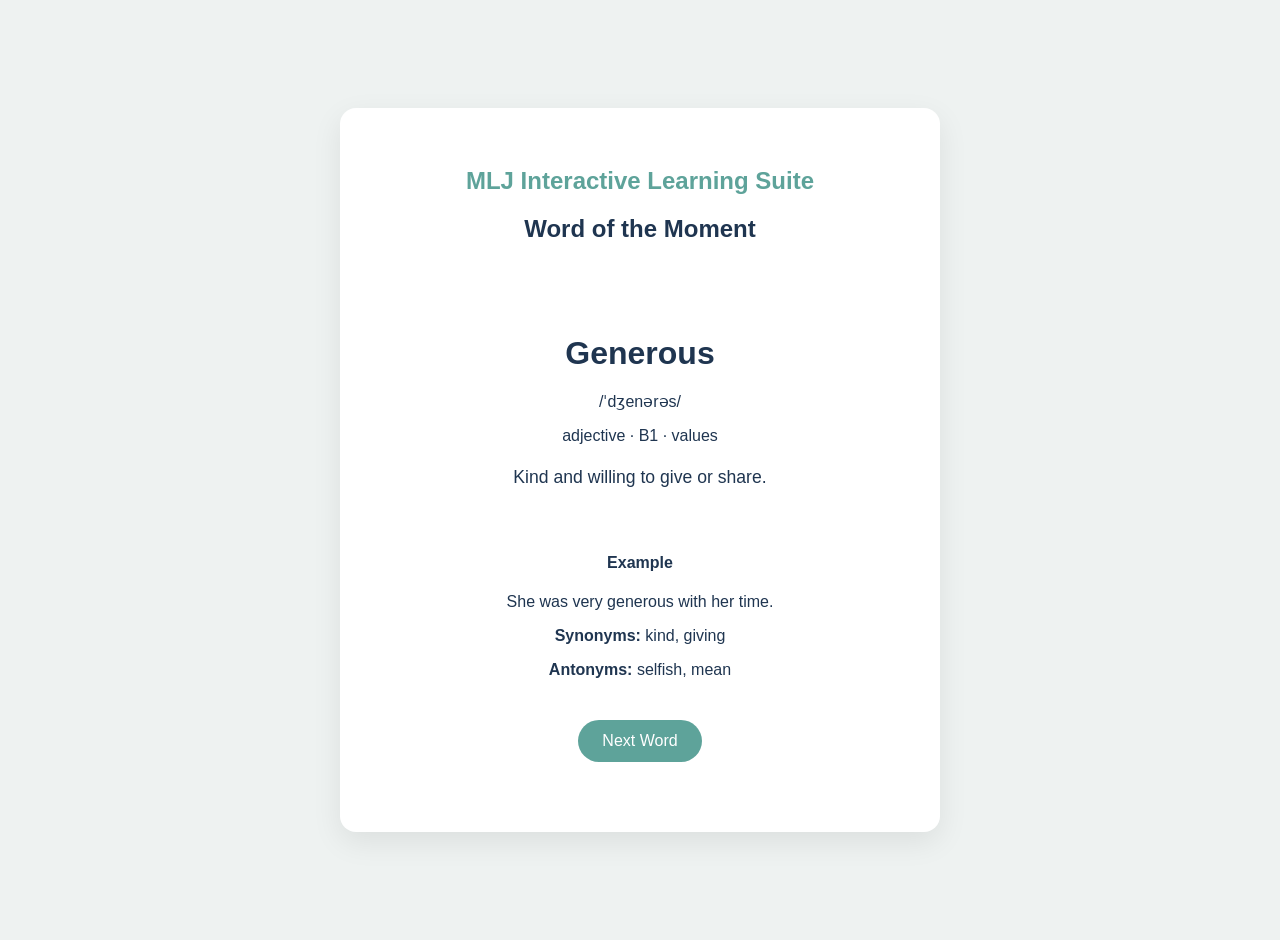
==== index.html @ 45315b80 "Create reusable dictionary card engine" ====
<!DOCTYPE html>
<html lang="en">

<head>

    <meta charset="UTF-8">

    <meta name="viewport"
          content="width=device-width, initial-scale=1.0">

    <title>MLJ Interactive Learning Suite</title>

    <link rel="stylesheet"
          href="css/style.css">

</head>

<body>

    <div class="container">
    <section class="hero">

    <h1>MLJ Interactive Learning Suite</h1>

    <h2>Word of the Moment</h2>

    <div class="card">

    <h3 id="word">Generous</h3>

    <p id="pronunciation">/ˈdʒenərəs/</p>

    <p id="wordMeta">
        adjective · B1 · values
    </p>

    <p id="definition">
        Kind and willing to give or share.
    </p>

    <div class="example-box">
        <h4>Example</h4>
        <p id="example">She was very generous with her time.</p>
    </div>

    <div class="word-lists">
        <p><strong>Synonyms:</strong> <span id="synonyms">kind, giving</span></p>
        <p><strong>Antonyms:</strong> <span id="antonyms">selfish, mean</span></p>
    </div>

    <button id="nextWord">
        Next Word
    </button>

    </div>

    </section>
    </div>

    <script src="js/vocabulary.js"></script>

</body>

</html>
---- css/style.css ----
body {
    margin: 0;
    font-family: Arial, sans-serif;
    background: #eef2f1;
    color: #1f3550;
}

.container {
    min-height: 100vh;
    display: flex;
    justify-content: center;
    align-items: center;
    padding: 20px;
}

.hero {
    background: white;
    max-width: 520px;
    width: 100%;
    padding: 40px;
    border-radius: 16px;
    text-align: center;
    box-shadow: 0 10px 30px rgba(0, 0, 0, 0.08);
}

h1 {
    color: #5ea39a;
    margin-bottom: 10px;
}

h2 {
    margin-bottom: 30px;
}

.card {
    border: none;
    border-radius: 14px;
    padding: 30px;
    margin-top: 20px;
    transition: .3s;
    min-height: 320px;
}

.fade {
    opacity: 0;
}

.card:hover {
    transform: translateY(-4px);
}

#word {
    font-size: 2rem;
    color: #1f3550;
    margin-bottom: 20px;
}

#definition {
    font-size: 1.1rem;
    line-height: 1.6;
    min-height: 70px;
}

#level {
    font-weight: bold;
    color: #5ea39a;
    margin-top: 20px;
}

button {
    margin-top: 25px;
    background: #5ea39a;
    color: white;
    border: none;
    padding: 12px 24px;
    border-radius: 999px;
    font-size: 1rem;
    cursor: pointer;
    transition: .25s;
}

button:hover {
    background: #1f3550;
}
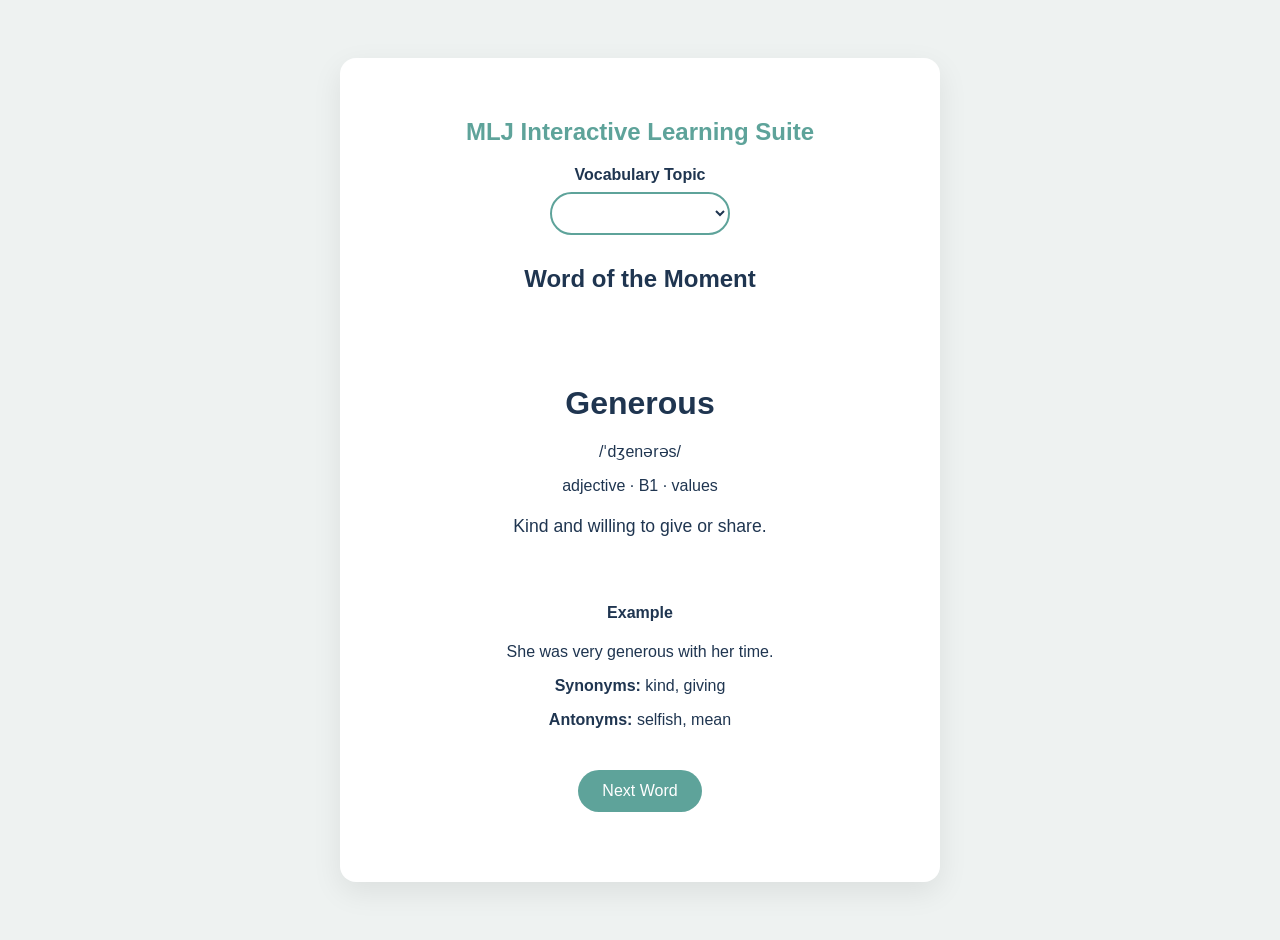
==== commit dc954656: "Created new files and added all vocabulary data" ====
--- a/index.html
+++ b/index.html
@@ -21,6 +21,17 @@
     <section class="hero">
 
     <h1>MLJ Interactive Learning Suite</h1>
+
+    <div class="topic-control">
+
+        <label for="topicSelect">
+            Vocabulary Topic
+        </label>
+
+        <select id="topicSelect">
+        </select>
+
+    </div>
 
     <h2>Word of the Moment</h2>
 
@@ -57,6 +68,7 @@
     </section>
     </div>
 
+    <script src="js/ui.js"></script>
     <script src="js/vocabulary.js"></script>
 
 </body>
--- a/css/style.css
+++ b/css/style.css
@@ -26,6 +26,33 @@
 h1 {
     color: #5ea39a;
     margin-bottom: 10px;
+}
+
+.topic-control {
+    margin: 20px 0 30px;
+}
+
+.topic-control label {
+    display: block;
+    margin-bottom: 8px;
+    font-weight: bold;
+    color: #1f3550;
+}
+
+#topicSelect {
+    min-width: 180px;
+    padding: 10px 18px;
+    border-radius: 999px;
+    border: 2px solid #5ea39a;
+    background: white;
+    color: #1f3550;
+    font-size: 1rem;
+    cursor: pointer;
+}
+
+#topicSelect:focus {
+    outline: none;
+    box-shadow: 0 0 0 3px rgba(94, 163, 154, 0.2);
 }
 
 h2 {
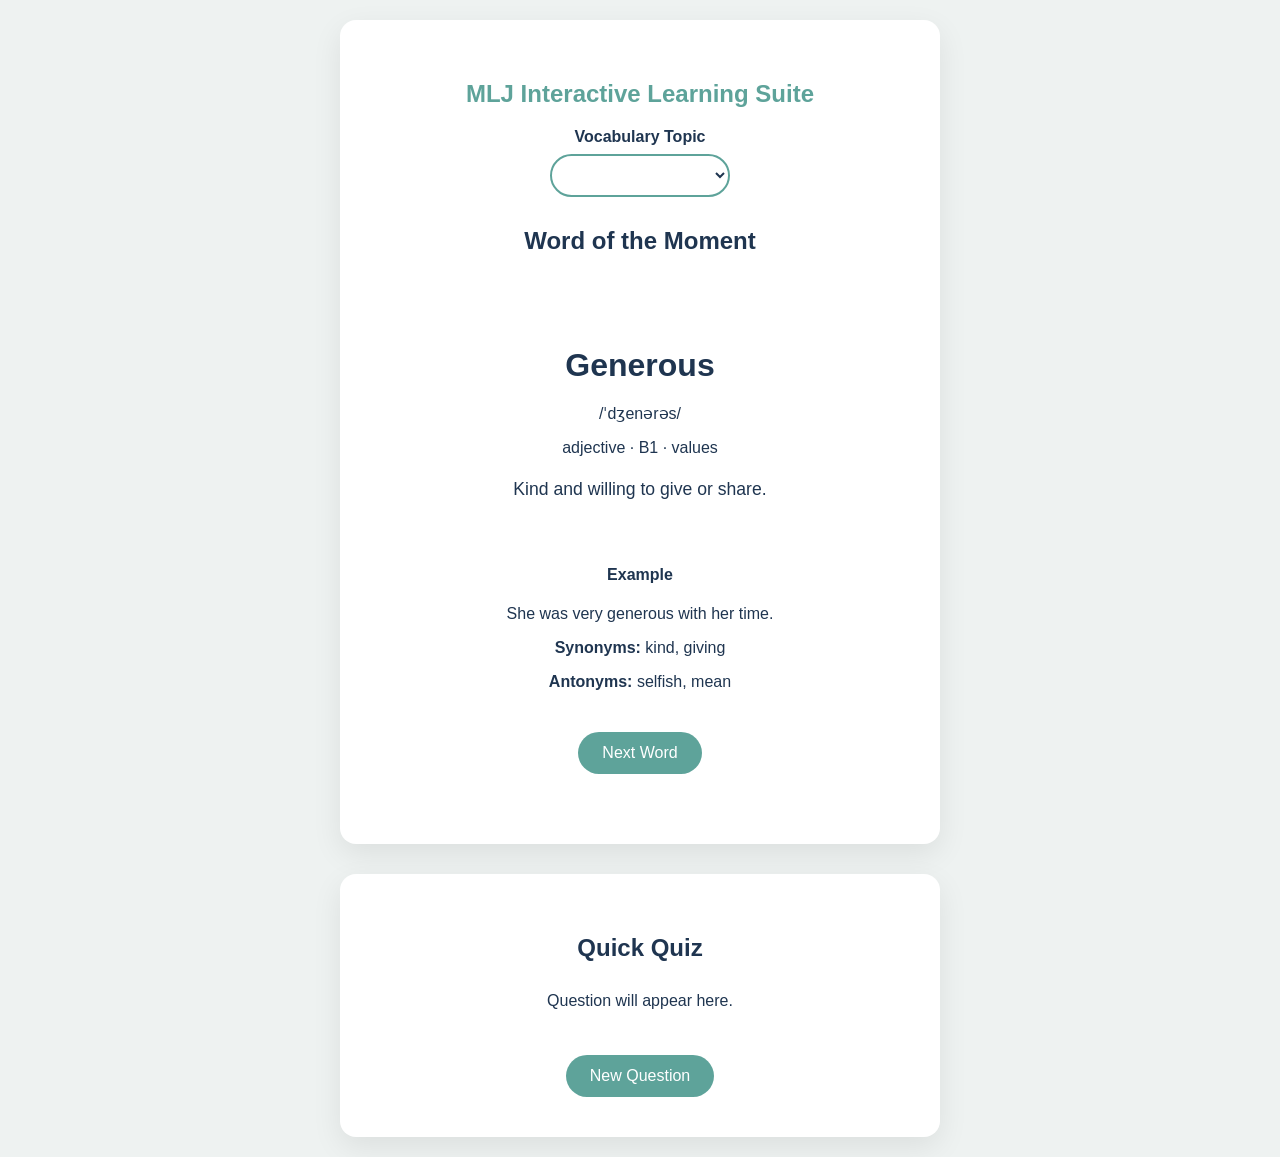
==== commit d8c49b72: "Build first reusable multiple-choice quiz engine" ====
--- a/index.html
+++ b/index.html
@@ -65,11 +65,27 @@
 
     </div>
 
-    </section>
+        </section>
+
+        <section class="quiz-section">
+
+        <h2>Quick Quiz</h2>
+
+        <p id="quizQuestion">Question will appear here.</p>
+
+        <div id="quizOptions"></div>
+
+        <p id="quizFeedback"></p>
+
+        <button id="newQuestion">New Question</button>
+
+        </section>
+
     </div>
 
     <script src="js/ui.js"></script>
     <script src="js/vocabulary.js"></script>
+    <script src="js/quiz.js"></script>
 
 </body>
 
--- a/css/style.css
+++ b/css/style.css
@@ -8,6 +8,8 @@
 .container {
     min-height: 100vh;
     display: flex;
+    flex-direction: column;
+    gap: 30px;
     justify-content: center;
     align-items: center;
     padding: 20px;
@@ -108,4 +110,25 @@
 
 button:hover {
     background: #1f3550;
+}
+
+.quiz-section {
+    background: white;
+    max-width: 520px;
+    width: 100%;
+    padding: 40px;
+    border-radius: 16px;
+    text-align: center;
+    box-shadow: 0 10px 30px rgba(0, 0, 0, 0.08);
+}
+
+#quizOptions button {
+    display: block;
+    width: 100%;
+    margin: 10px 0;
+}
+
+#quizFeedback {
+    font-weight: bold;
+    margin-top: 20px;
 }
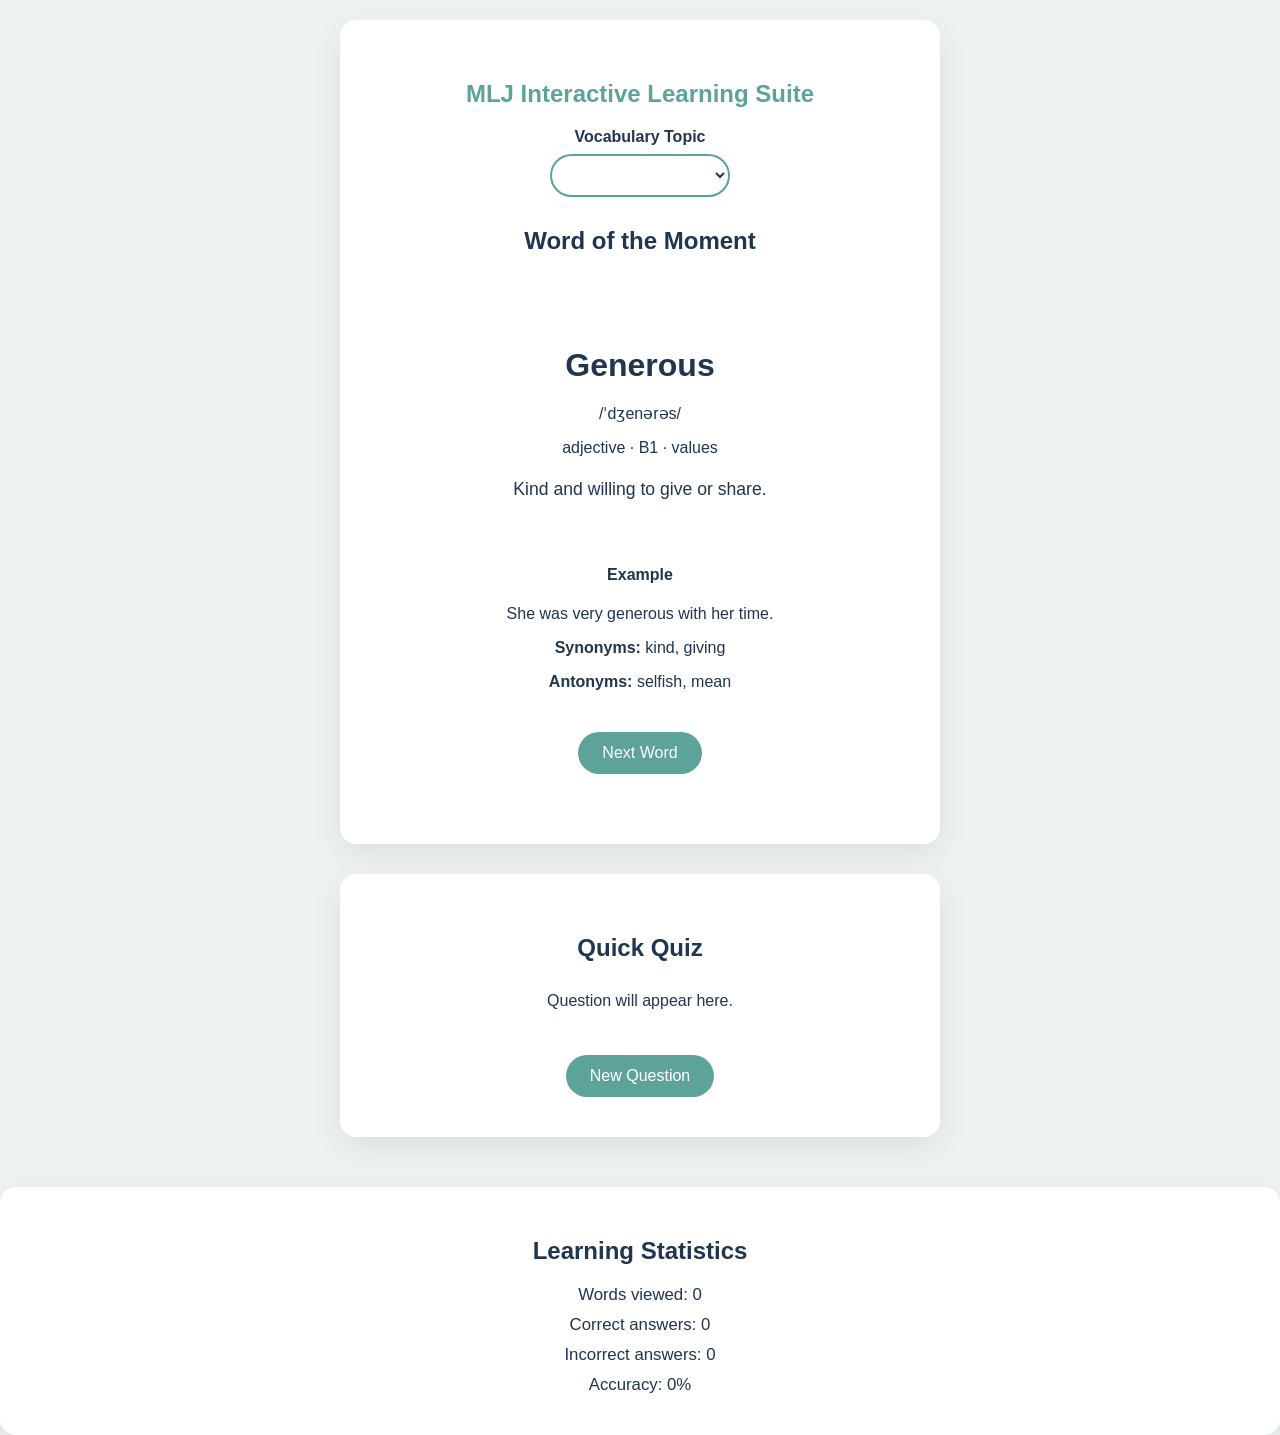
==== commit 2eae7ea8: "build interactive quiz system with live learning statistics" ====
--- a/index.html
+++ b/index.html
@@ -83,9 +83,24 @@
 
     </div>
 
-    <script src="js/ui.js"></script>
-    <script src="js/vocabulary.js"></script>
-    <script src="js/quiz.js"></script>
+    <section class="stats-section">
+
+        <h2>Learning Statistics</h2>
+
+        <p>Words viewed: <span id="wordsViewed">0</span></p>
+
+        <p>Correct answers: <span id="correctAnswers">0</span></p>
+
+        <p>Incorrect answers: <span id="incorrectAnswers">0</span></p>
+
+        <p>Accuracy: <span id="accuracy">0%</span></p>
+
+    </section>
+
+<script src="js/ui.js"></script>
+<script src="js/stats.js"></script>
+<script src="js/vocabulary.js"></script>
+<script src="js/quiz.js"></script>
 
 </body>
 
--- a/css/style.css
+++ b/css/style.css
@@ -126,9 +126,46 @@
     display: block;
     width: 100%;
     margin: 10px 0;
+    transition: .25s;
+}
+
+#quizOptions button:hover:not(:disabled) {
+    transform: translateY(-2px);
+    box-shadow: 0 6px 14px rgba(0,0,0,.15);
+}
+
+#quizOptions button.correct {
+    background: #4caf50;
+}
+
+#quizOptions button.incorrect {
+    background: #d9534f;
+}
+
+#quizOptions button:disabled {
+    cursor: not-allowed;
+    opacity: 0.85;
 }
 
 #quizFeedback {
     font-weight: bold;
     margin-top: 20px;
+}
+
+.stats-section {
+    background: white;
+    margin-top: 30px;
+    padding: 30px;
+    border-radius: 16px;
+    box-shadow: 0 10px 30px rgba(0,0,0,.08);
+    text-align: center;
+}
+
+.stats-section h2 {
+    margin-bottom: 20px;
+}
+
+.stats-section p {
+    margin: 10px 0;
+    font-size: 1.05rem;
 }
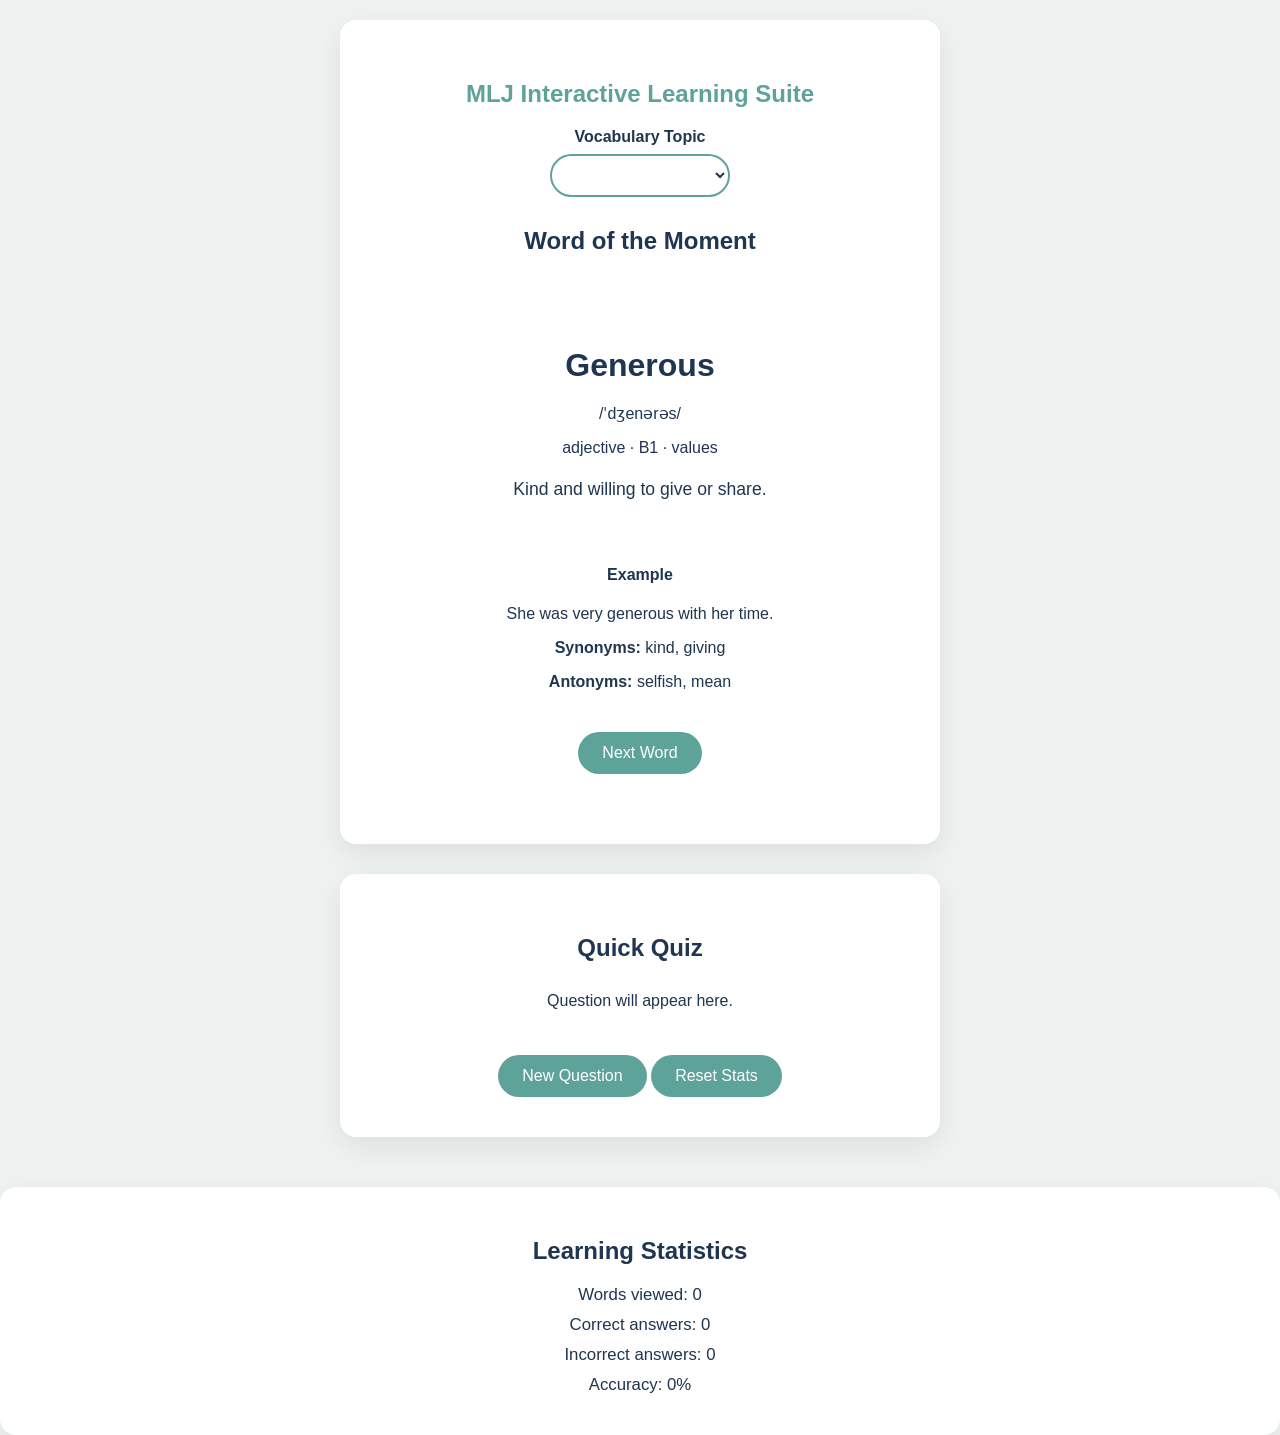
==== commit 69f871d7: "Add reset stats button" ====
--- a/index.html
+++ b/index.html
@@ -78,6 +78,7 @@
         <p id="quizFeedback"></p>
 
         <button id="newQuestion">New Question</button>
+        <button id="reset-stats-button">Reset Stats</button>
 
         </section>
 
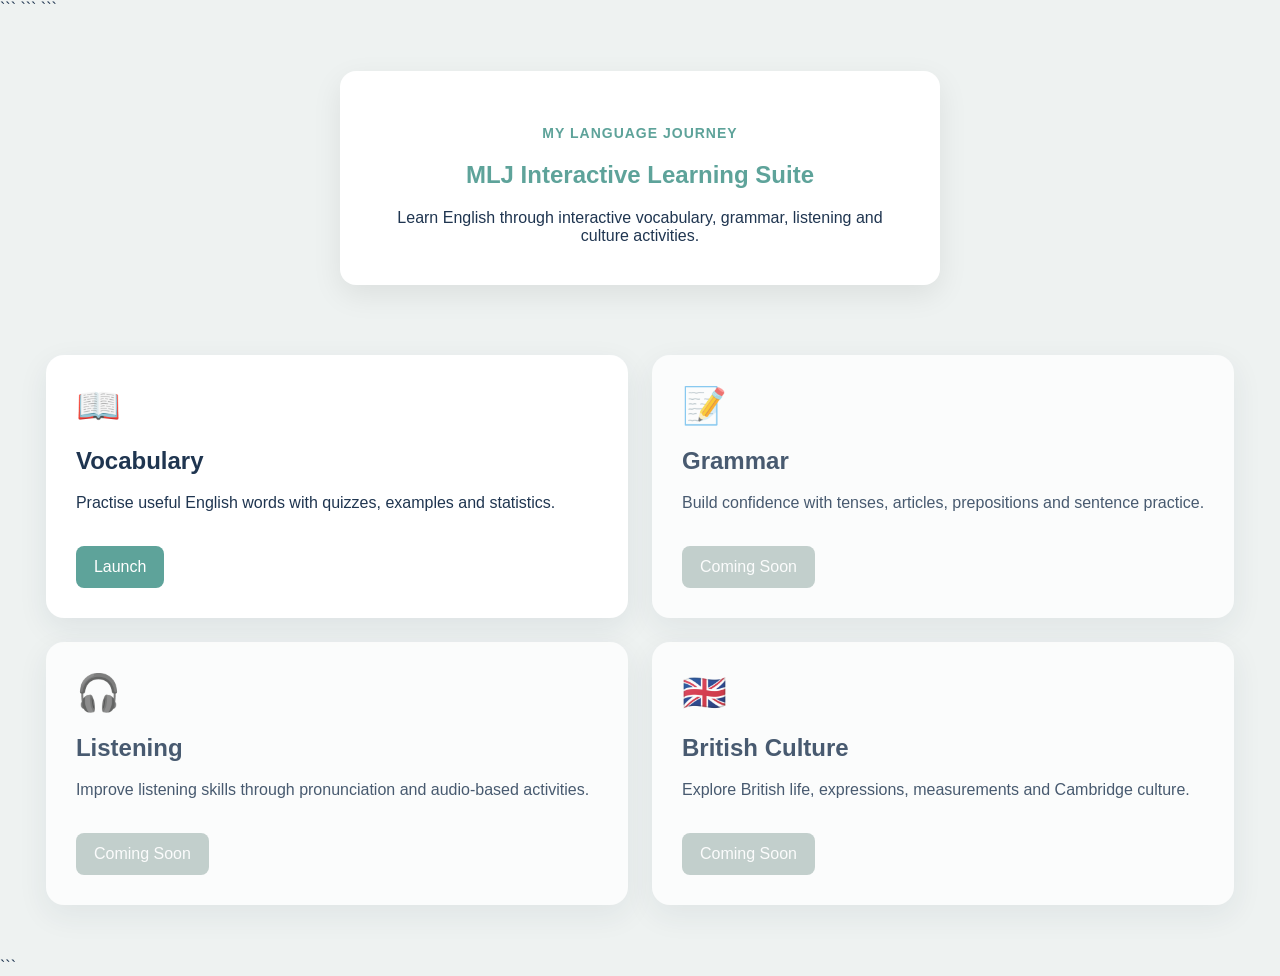
==== commit fb7cee58: "Create activity hub homepage" ====
--- a/index.html
+++ b/index.html
@@ -1,108 +1,95 @@
 <!DOCTYPE html>
+
 <html lang="en">
 
 <head>
-
     <meta charset="UTF-8">
 
-    <meta name="viewport"
-          content="width=device-width, initial-scale=1.0">
+```
+<meta name="viewport" content="width=device-width, initial-scale=1.0">
 
-    <title>MLJ Interactive Learning Suite</title>
+<title>MLJ Interactive Learning Suite</title>
 
-    <link rel="stylesheet"
-          href="css/style.css">
+<link rel="stylesheet" href="css/style.css">
+```
 
 </head>
 
 <body>
 
-    <div class="container">
+```
+<div class="container">
+
     <section class="hero">
+        <p class="eyebrow">My Language Journey</p>
 
-    <h1>MLJ Interactive Learning Suite</h1>
+        <h1>MLJ Interactive Learning Suite</h1>
 
-    <div class="topic-control">
+        <p class="hero-text">
+            Learn English through interactive vocabulary, grammar, listening and culture activities.
+        </p>
+    </section>
 
-        <label for="topicSelect">
-            Vocabulary Topic
-        </label>
+    <section class="activity-grid">
 
-        <select id="topicSelect">
-        </select>
+        <div class="activity-card">
+            <div class="activity-icon">📖</div>
 
-    </div>
+            <h2>Vocabulary</h2>
 
-    <h2>Word of the Moment</h2>
+            <p>
+                Practise useful English words with quizzes, examples and statistics.
+            </p>
 
-    <div class="card">
+            <button>Launch</button>
+        </div>
 
-    <h3 id="word">Generous</h3>
+        <div class="activity-card coming-soon">
+            <div class="activity-icon">📝</div>
 
-    <p id="pronunciation">/ˈdʒenərəs/</p>
+            <h2>Grammar</h2>
 
-    <p id="wordMeta">
-        adjective · B1 · values
-    </p>
+            <p>
+                Build confidence with tenses, articles, prepositions and sentence practice.
+            </p>
 
-    <p id="definition">
-        Kind and willing to give or share.
-    </p>
+            <button disabled>Coming Soon</button>
+        </div>
 
-    <div class="example-box">
-        <h4>Example</h4>
-        <p id="example">She was very generous with her time.</p>
-    </div>
+        <div class="activity-card coming-soon">
+            <div class="activity-icon">🎧</div>
 
-    <div class="word-lists">
-        <p><strong>Synonyms:</strong> <span id="synonyms">kind, giving</span></p>
-        <p><strong>Antonyms:</strong> <span id="antonyms">selfish, mean</span></p>
-    </div>
+            <h2>Listening</h2>
 
-    <button id="nextWord">
-        Next Word
-    </button>
+            <p>
+                Improve listening skills through pronunciation and audio-based activities.
+            </p>
 
-    </div>
+            <button disabled>Coming Soon</button>
+        </div>
 
-        </section>
+        <div class="activity-card coming-soon">
+            <div class="activity-icon">🇬🇧</div>
 
-        <section class="quiz-section">
+            <h2>British Culture</h2>
 
-        <h2>Quick Quiz</h2>
+            <p>
+                Explore British life, expressions, measurements and Cambridge culture.
+            </p>
 
-        <p id="quizQuestion">Question will appear here.</p>
-
-        <div id="quizOptions"></div>
-
-        <p id="quizFeedback"></p>
-
-        <button id="newQuestion">New Question</button>
-        <button id="reset-stats-button">Reset Stats</button>
-
-        </section>
-
-    </div>
-
-    <section class="stats-section">
-
-        <h2>Learning Statistics</h2>
-
-        <p>Words viewed: <span id="wordsViewed">0</span></p>
-
-        <p>Correct answers: <span id="correctAnswers">0</span></p>
-
-        <p>Incorrect answers: <span id="incorrectAnswers">0</span></p>
-
-        <p>Accuracy: <span id="accuracy">0%</span></p>
+            <button disabled>Coming Soon</button>
+        </div>
 
     </section>
+
+</div>
 
 <script src="js/ui.js"></script>
 <script src="js/stats.js"></script>
 <script src="js/vocabulary.js"></script>
 <script src="js/quiz.js"></script>
+```
 
 </body>
 
-</html>+</html>
--- a/css/style.css
+++ b/css/style.css
@@ -168,4 +168,77 @@
 .stats-section p {
     margin: 10px 0;
     font-size: 1.05rem;
+}
+
+.eyebrow {
+    color: #5EA39A;
+    font-size: 14px;
+    font-weight: bold;
+    letter-spacing: 1px;
+    text-transform: uppercase;
+}
+
+.hero-text {
+    max-width: 700px;
+    margin: 20px auto 0;
+}
+
+.activity-grid {
+    display: grid;
+    grid-template-columns: repeat(2, 1fr);
+    gap: 24px;
+    margin-top: 40px;
+}
+
+.activity-card {
+    background-color: white;
+    border-radius: 18px;
+    padding: 30px;
+    box-shadow: 0 10px 30px rgba(31, 53, 80, 0.08);
+    text-align: left;
+}
+
+.activity-icon {
+    font-size: 36px;
+    margin-bottom: 15px;
+}
+
+.activity-card h2 {
+    color: #1F3550;
+    margin-bottom: 10px;
+}
+
+.activity-card p {
+    text-align: left;
+    font-size: 16px;
+    line-height: 1.5;
+}
+
+.activity-card button {
+    background-color: #5EA39A;
+    color: white;
+    border: none;
+    border-radius: 8px;
+    padding: 12px 18px;
+    margin-top: 15px;
+    cursor: pointer;
+}
+
+.activity-card button:hover {
+    background-color: #1F3550;
+}
+
+.activity-card button:disabled {
+    background-color: #b8c7c4;
+    cursor: not-allowed;
+}
+
+.coming-soon {
+    opacity: 0.8;
+}
+
+@media (max-width: 700px) {
+    .activity-grid {
+        grid-template-columns: 1fr;
+    }
 }
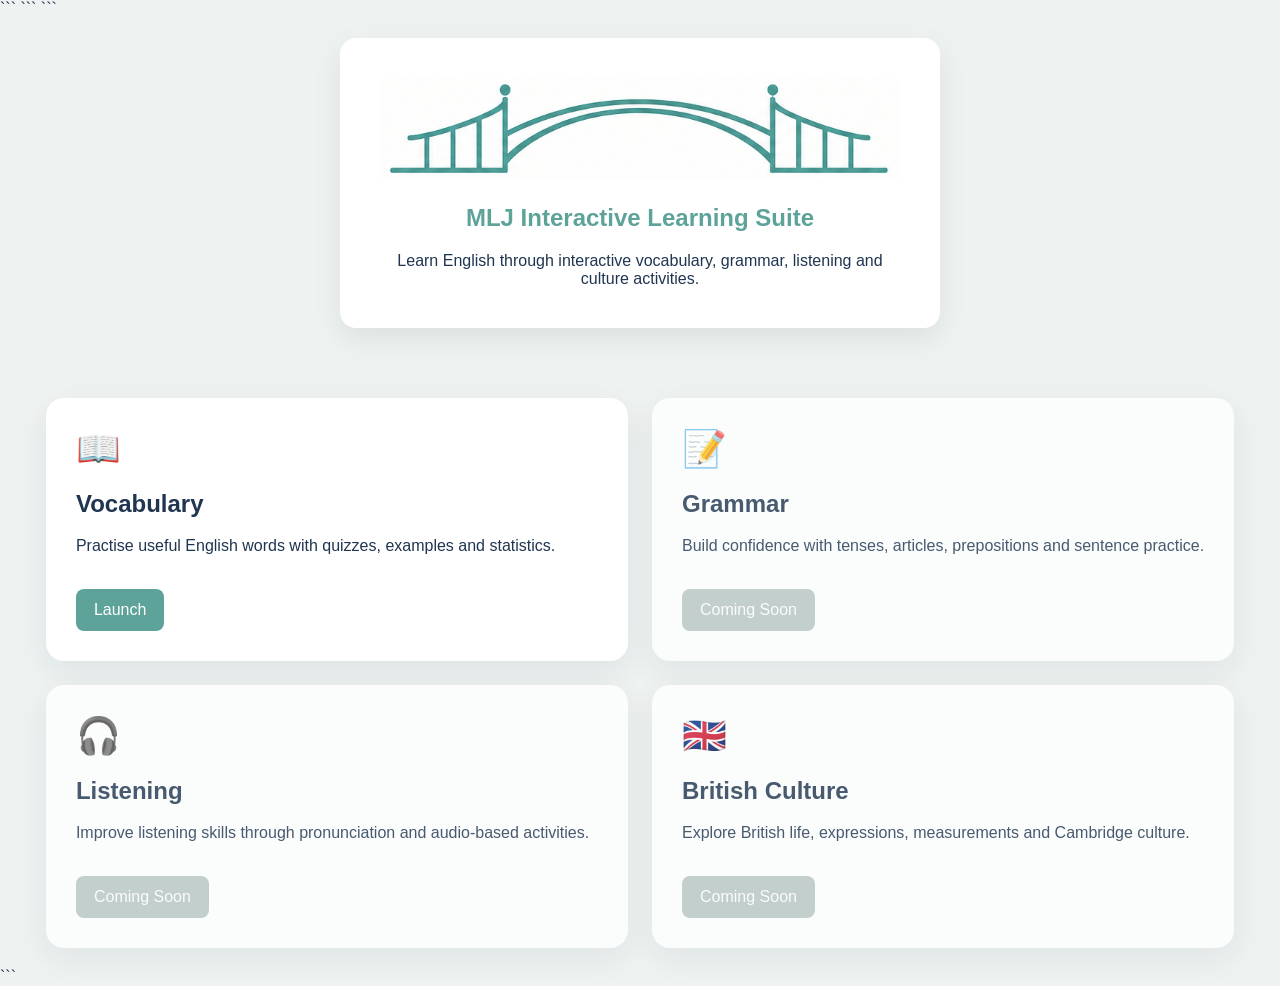
==== commit 23cae5e0: "Added bridge logo to homepage" ====
--- a/index.html
+++ b/index.html
@@ -21,7 +21,11 @@
 <div class="container">
 
     <section class="hero">
-        <p class="eyebrow">My Language Journey</p>
+        <img 
+            src="images/mlj-bridge.png" 
+            alt="My Language Journey bridge logo" 
+            class="hero-logo"
+        >
 
         <h1>MLJ Interactive Learning Suite</h1>
 
--- a/css/style.css
+++ b/css/style.css
@@ -23,6 +23,14 @@
     border-radius: 16px;
     text-align: center;
     box-shadow: 0 10px 30px rgba(0, 0, 0, 0.08);
+}
+
+.hero-logo {
+    display: block;
+    width: 100%;
+    max-width: 550px;
+    height: auto;
+    margin: 0 auto 24px;
 }
 
 h1 {
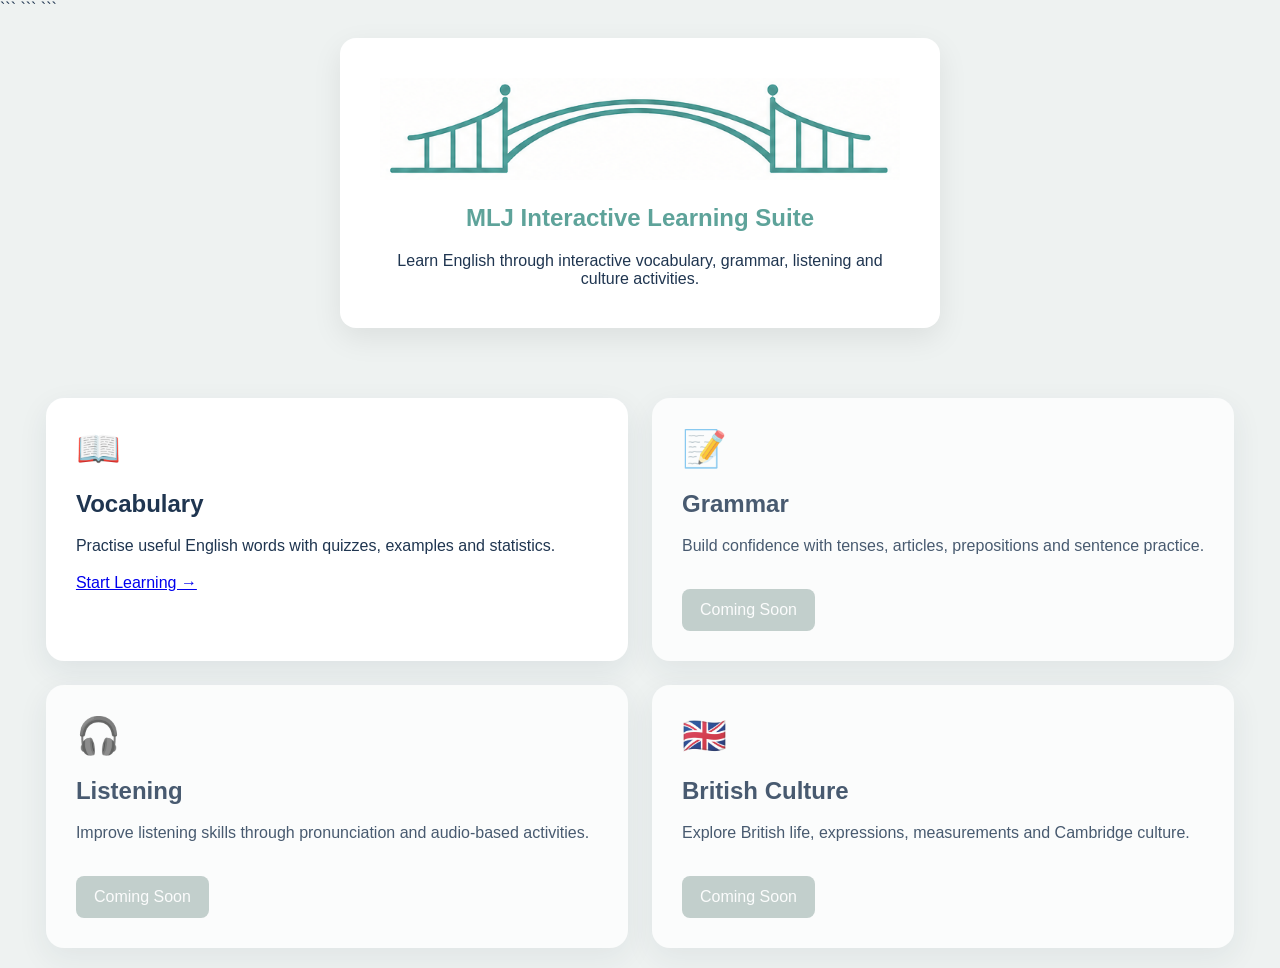
==== commit a2143157: "Prepare homepage navigation" ====
--- a/index.html
+++ b/index.html
@@ -45,7 +45,7 @@
                 Practise useful English words with quizzes, examples and statistics.
             </p>
 
-            <button>Launch</button>
+            <a href="vocabulary.html" class="button-link">Start Learning →</a>
         </div>
 
         <div class="activity-card coming-soon">
@@ -87,13 +87,5 @@
     </section>
 
 </div>
-
-<script src="js/ui.js"></script>
-<script src="js/stats.js"></script>
-<script src="js/vocabulary.js"></script>
-<script src="js/quiz.js"></script>
-```
-
 </body>
-
-</html>
+</html>
